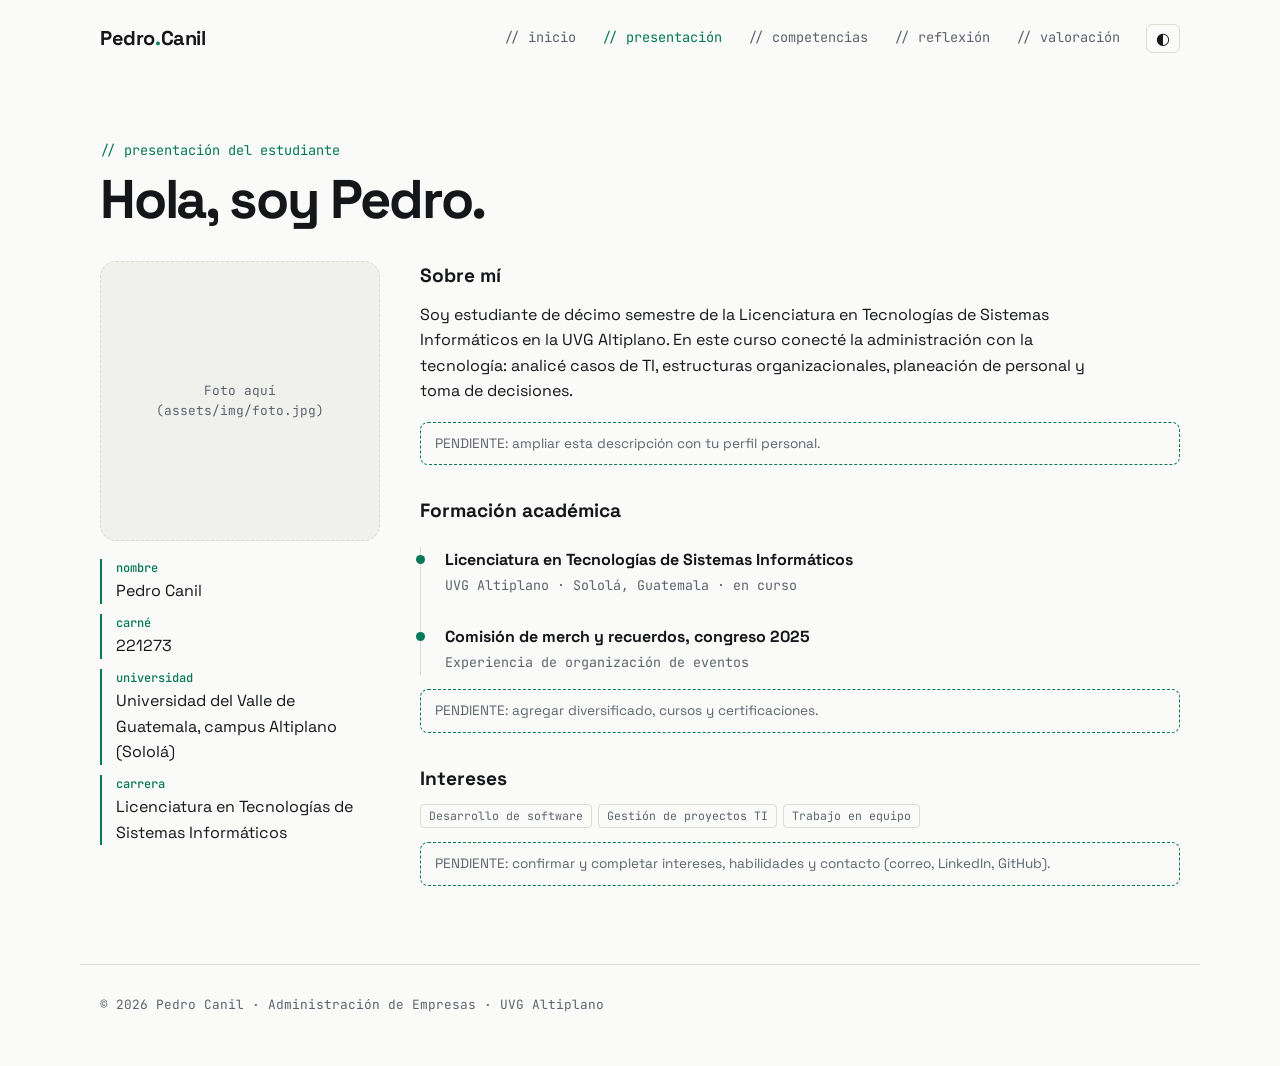
==== presentacion.html @ 68f4840e "Portafolio de evidencias de Administración de Empresas" ====
<!doctype html>
<html lang="es">
<head>
<meta charset="utf-8">
<meta name="viewport" content="width=device-width, initial-scale=1">
<title>Presentación · Portafolio de Pedro Canil</title>
<meta name="description" content="Portafolio de evidencias del curso Administración de Empresas, UVG Altiplano.">
<link rel="preconnect" href="https://fonts.googleapis.com">
<link rel="preconnect" href="https://fonts.gstatic.com" crossorigin>
<link href="https://fonts.googleapis.com/css2?family=JetBrains+Mono:wght@400;500&family=Space+Grotesk:wght@400;500;700&display=swap" rel="stylesheet">
<link rel="stylesheet" href="assets/css/style.css">
</head>
<body>
<header id="site-header"></header>
<main>
<section>
  <p class="eyebrow">// presentación del estudiante</p>
  <h1 style="font-size:clamp(2rem,6vw,3.4rem)">Hola, soy Pedro.</h1>
  <div class="two" style="margin-top:34px">
    <div>
      <div class="photo" id="foto">Foto aquí<br>(assets/img/foto.jpg)</div>
      <ul class="facts">
        <li><b>nombre</b>Pedro Canil</li>
        <li><b>carné</b>221273</li>
        <li><b>universidad</b>Universidad del Valle de Guatemala, campus Altiplano (Sololá)</li>
        <li><b>carrera</b>Licenciatura en Tecnologías de Sistemas Informáticos</li>
      </ul>
    </div>
    <div class="prose">
      <h3 style="margin-top:0">Sobre mí</h3>
      <p>Soy estudiante de décimo semestre de la Licenciatura en Tecnologías de Sistemas Informáticos en la UVG Altiplano. En este curso conecté la administración con la tecnología: analicé casos de TI, estructuras organizacionales, planeación de personal y toma de decisiones.</p>
      <div class="todo">PENDIENTE: ampliar esta descripción con tu perfil personal.</div>
      <h3>Formación académica</h3>
      <div class="timeline">
        <div class="item"><h4>Licenciatura en Tecnologías de Sistemas Informáticos</h4><small>UVG Altiplano · Sololá, Guatemala · en curso</small></div>
        <div class="item"><h4>Comisión de merch y recuerdos, congreso 2025</h4><small>Experiencia de organización de eventos</small></div>
      </div>
      <div class="todo">PENDIENTE: agregar diversificado, cursos y certificaciones.</div>
      <h3>Intereses</h3>
      <div class="tags"><span>Desarrollo de software</span><span>Gestión de proyectos TI</span><span>Trabajo en equipo</span></div>
      <div class="todo">PENDIENTE: confirmar y completar intereses, habilidades y contacto (correo, LinkedIn, GitHub).</div>
    </div>
  </div>
</section>
</main>
<footer id="site-footer"></footer>
<script src="assets/js/data.js"></script>
<script src="assets/js/main.js"></script>
</body>
</html>
---- assets/css/style.css ----
:root {
  --bg: #0c0d0f; --bg2: #14161a; --fg: #eceef1; --muted: #8b919c; --line: #23262d;
  --accent: #6ee7b7; --accent-fg: #06251a;
  --sans: "Space Grotesk", system-ui, sans-serif; --mono: "JetBrains Mono", ui-monospace, monospace;
}
@media (prefers-color-scheme: light) {
  :root:not([data-theme="dark"]) {
    --bg: #fafaf8; --bg2: #f0f0ec; --fg: #14161a; --muted: #5d636e; --line: #dcdcd5;
    --accent: #047857; --accent-fg: #fff;
  }
}
:root[data-theme="light"] {
  --bg: #fafaf8; --bg2: #f0f0ec; --fg: #14161a; --muted: #5d636e; --line: #dcdcd5;
  --accent: #047857; --accent-fg: #fff;
}
* { box-sizing: border-box; margin: 0; }
html { scroll-behavior: smooth; }
body { background: var(--bg); color: var(--fg); font-family: var(--sans); line-height: 1.6; }
a { color: inherit; text-decoration: none; }
main, header, footer { max-width: 1120px; margin: 0 auto; padding-left: 20px; padding-right: 20px; }

/* Header */
header { display: flex; align-items: center; justify-content: space-between; padding-top: 22px; padding-bottom: 22px; position: relative; }
.logo { font-weight: 700; font-size: 1.25rem; letter-spacing: -.02em; }
.logo span { color: var(--accent); }
nav { display: flex; align-items: center; gap: 26px; font-family: var(--mono); font-size: .85rem; }
nav a { color: var(--muted); transition: color .15s; }
nav a:hover, nav a.active { color: var(--accent); }
.theme-btn, .menu-btn { background: none; border: 1px solid var(--line); color: var(--fg); border-radius: 6px; cursor: pointer; padding: 4px 9px; font-size: 1rem; }
.menu-btn { display: none; }

/* Secciones */
section { padding: 64px 0; border-top: 1px solid var(--line); }
section:first-of-type { border-top: 0; }
.eyebrow { font-family: var(--mono); color: var(--accent); font-size: .85rem; margin-bottom: 10px; }
h1 { font-size: clamp(2.6rem, 8vw, 5.2rem); line-height: 1.02; letter-spacing: -.04em; }
h2 { font-size: clamp(1.7rem, 4vw, 2.4rem); letter-spacing: -.03em; margin-bottom: 14px; }
h2::before { content: "// "; color: var(--accent); font-family: var(--mono); font-weight: 400; }
.lead { color: var(--muted); font-size: 1.15rem; max-width: 62ch; margin-top: 18px; }
.hero { padding: 90px 0 70px; }
.hero .sub { font-family: var(--mono); color: var(--muted); margin-top: 20px; }
.btns { display: flex; gap: 12px; margin-top: 30px; flex-wrap: wrap; }
.btn { font-family: var(--mono); font-size: .9rem; padding: 11px 20px; border-radius: 8px; border: 1px solid var(--line); }
.btn.primary { background: var(--accent); color: var(--accent-fg); border-color: var(--accent); font-weight: 600; }
.btn:hover { transform: translateY(-2px); transition: transform .15s; }

/* Competencias (inicio) */
.services { display: grid; grid-template-columns: repeat(auto-fit, minmax(260px, 1fr)); gap: 18px; margin-top: 30px; }
.service { background: var(--bg2); border: 1px solid var(--line); border-radius: 12px; padding: 24px; display: flex; flex-direction: column; gap: 8px; transition: transform .2s, border-color .2s; }
.service:hover { transform: translateY(-4px); border-color: var(--accent); }
.service .num { font-family: var(--mono); color: var(--accent); font-size: .85rem; }
.service h3 { font-size: 1.15rem; line-height: 1.25; }
.service p { color: var(--muted); font-size: .93rem; flex: 1; }
.service .count { font-family: var(--mono); font-size: .8rem; color: var(--accent); }

/* Filtros y tarjetas */
.filters { display: flex; flex-wrap: wrap; gap: 8px; margin: 22px 0 10px; font-family: var(--mono); font-size: .8rem; }
.filters button { background: none; color: var(--muted); border: 1px solid var(--line); border-radius: 999px; padding: 7px 14px; cursor: pointer; }
.filters button sup { color: var(--accent); }
.filters button.active, .filters button:hover { color: var(--fg); border-color: var(--accent); }
#comp-info { color: var(--muted); min-height: 3em; margin-bottom: 22px; }
.grid { display: grid; grid-template-columns: repeat(auto-fill, minmax(300px, 1fr)); gap: 22px; }
.card { background: var(--bg2); border: 1px solid var(--line); border-radius: 12px; overflow: hidden; display: flex; flex-direction: column; transition: transform .2s, border-color .2s; }
.card:hover { transform: translateY(-4px); border-color: var(--accent); }
.thumb { height: 120px; display: flex; flex-direction: column; justify-content: space-between; padding: 16px;
  background: linear-gradient(135deg, color-mix(in srgb, var(--accent) 22%, var(--bg2)), var(--bg2)); font-family: var(--mono); }
.thumb .ext { font-size: 1.8rem; font-weight: 700; color: var(--accent); }
.thumb .tipo { font-size: .75rem; color: var(--muted); text-transform: uppercase; letter-spacing: .08em; }
.card .body { padding: 20px; display: flex; flex-direction: column; gap: 10px; flex: 1; }
.card h3 { font-size: 1.05rem; line-height: 1.3; }
.card p { color: var(--muted); font-size: .9rem; flex: 1; }
.tags { display: flex; flex-wrap: wrap; gap: 6px; }
.tags span { font-family: var(--mono); font-size: .72rem; border: 1px solid var(--line); border-radius: 4px; padding: 2px 8px; color: var(--muted); }
.meta { font-family: var(--mono); font-size: .75rem; color: var(--muted); }
.link { font-family: var(--mono); font-size: .85rem; color: var(--accent); }
.link:hover { text-decoration: underline; }

/* Presentación / texto */
.two { display: grid; grid-template-columns: 280px 1fr; gap: 40px; align-items: start; }
.photo { aspect-ratio: 1; border-radius: 16px; border: 1px dashed var(--line); background: var(--bg2) center/cover; display: grid; place-items: center; color: var(--muted); font-family: var(--mono); font-size: .8rem; text-align: center; padding: 12px; }
.facts { list-style: none; padding: 0; margin-top: 18px; display: grid; gap: 10px; }
.facts li { border-left: 2px solid var(--accent); padding-left: 14px; }
.facts b { display: block; font-family: var(--mono); font-size: .75rem; color: var(--accent); font-weight: 500; }
.prose p { margin-bottom: 1.1em; max-width: 68ch; }
.prose h3 { margin: 1.6em 0 .5em; font-size: 1.2rem; }
.timeline { border-left: 1px solid var(--line); margin-top: 20px; padding-left: 24px; display: grid; gap: 26px; }
.timeline .item { position: relative; }
.timeline .item::before { content: ""; position: absolute; left: -29px; top: 8px; width: 9px; height: 9px; border-radius: 50%; background: var(--accent); }
.timeline h4 { font-size: 1rem; }
.timeline small { font-family: var(--mono); color: var(--muted); }

/* Valoración de pares: baja prioridad visual a propósito */
.pares { display: grid; gap: 14px; margin-top: 22px; }
blockquote { border-left: 2px solid var(--line); padding: 2px 0 2px 16px; color: var(--muted); font-size: .92rem; }
blockquote cite { display: block; font-family: var(--mono); font-size: .75rem; font-style: normal; margin-top: 4px; }

footer { padding-top: 30px; padding-bottom: 50px; border-top: 1px solid var(--line); color: var(--muted); font-family: var(--mono); font-size: .8rem; }
.todo { border: 1px dashed var(--accent); border-radius: 8px; padding: 10px 14px; color: var(--muted); font-size: .85rem; margin: 14px 0; }

@media (max-width: 760px) {
  .menu-btn { display: block; }
  nav { display: none; position: absolute; top: 64px; left: 20px; right: 20px; flex-direction: column; align-items: flex-start; background: var(--bg2); border: 1px solid var(--line); border-radius: 10px; padding: 18px; z-index: 5; }
  header.open nav { display: flex; }
  .two { grid-template-columns: 1fr; }
  .photo { max-width: 240px; }
  .hero { padding: 50px 0; }
}
@media (prefers-reduced-motion: reduce) { * { transition: none !important; scroll-behavior: auto !important; } }
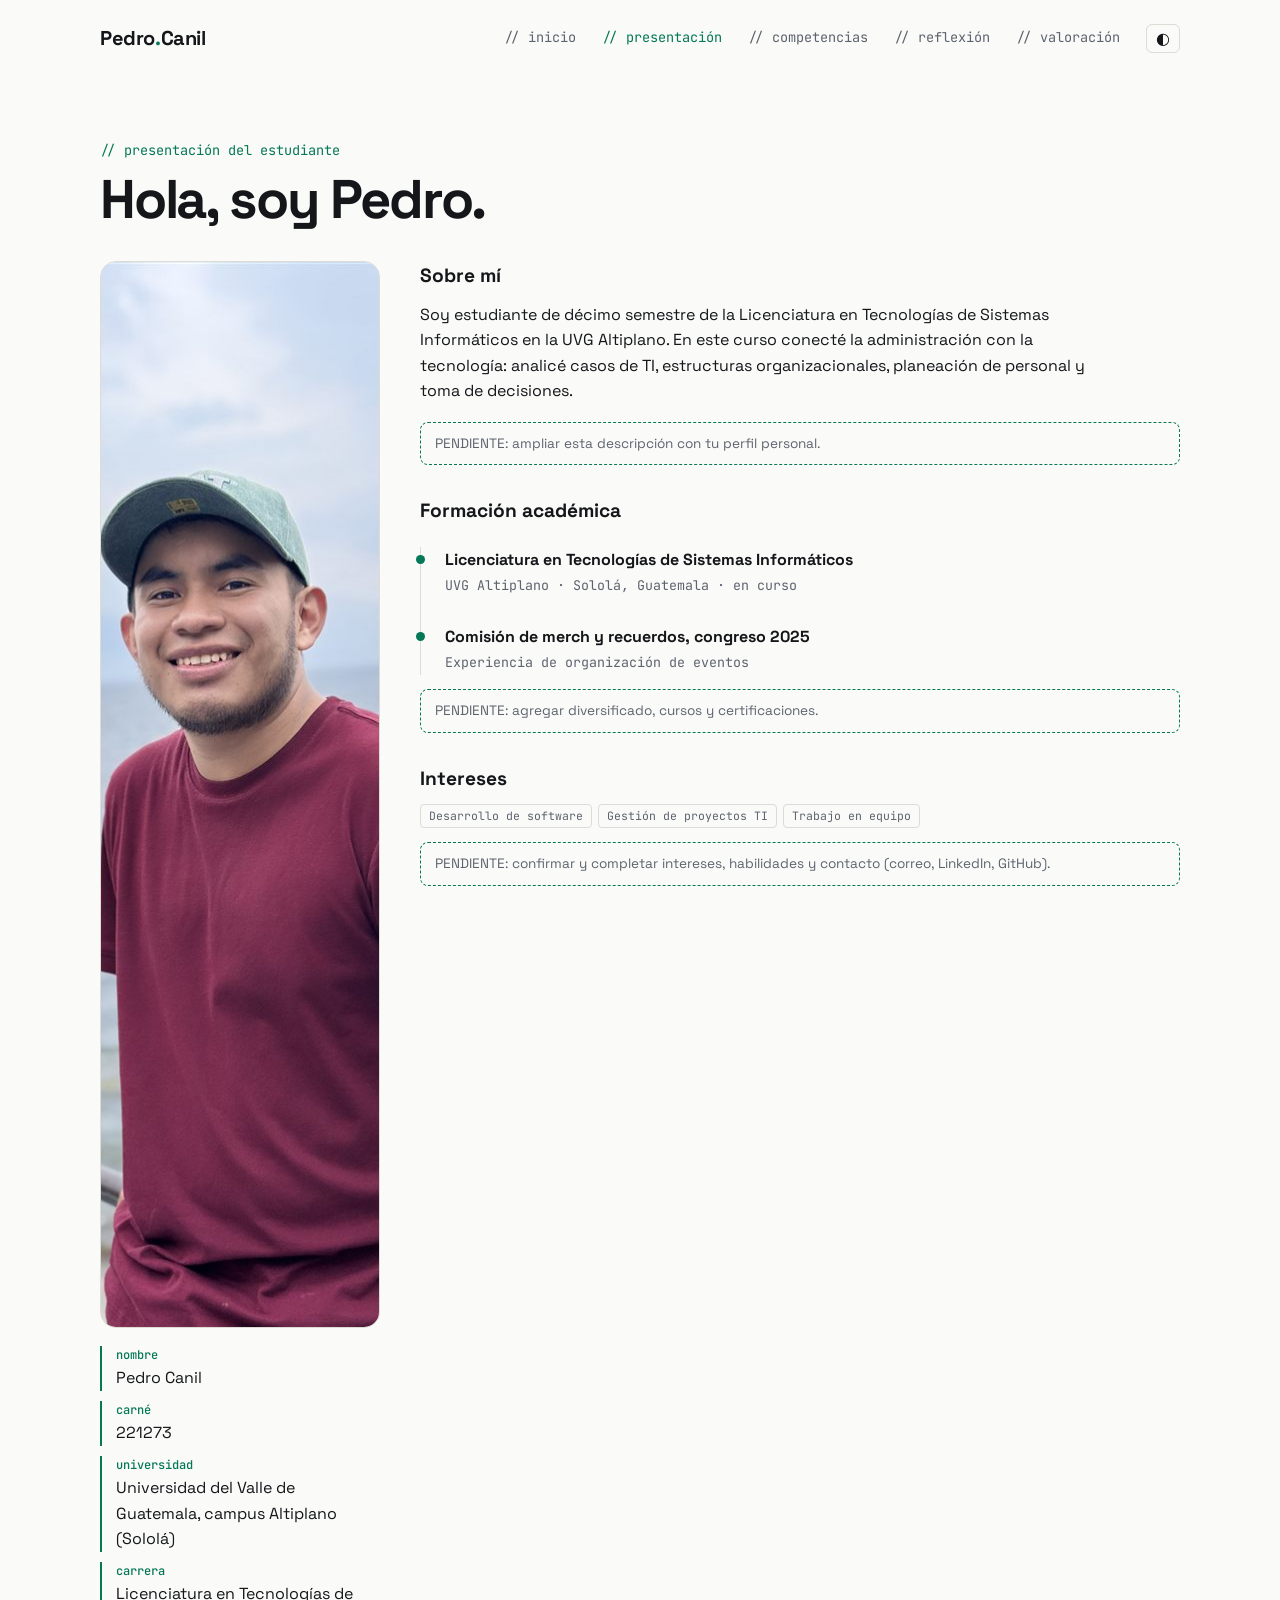
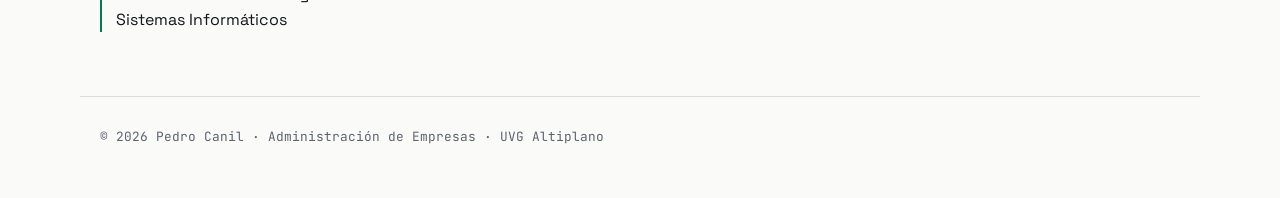
==== commit 31167931: "Agregar foto a la presentación" ====
--- a/presentacion.html
+++ b/presentacion.html
@@ -18,7 +18,7 @@
   <h1 style="font-size:clamp(2rem,6vw,3.4rem)">Hola, soy Pedro.</h1>
   <div class="two" style="margin-top:34px">
     <div>
-      <div class="photo" id="foto">Foto aquí<br>(assets/img/foto.jpg)</div>
+      <img class="photo" src="assets/img/foto.jpg" alt="Foto de Pedro Canil" width="800" height="1067">
       <ul class="facts">
         <li><b>nombre</b>Pedro Canil</li>
         <li><b>carné</b>221273</li>
--- a/assets/css/style.css
+++ b/assets/css/style.css
@@ -77,7 +77,7 @@
 
 /* Presentación / texto */
 .two { display: grid; grid-template-columns: 280px 1fr; gap: 40px; align-items: start; }
-.photo { aspect-ratio: 1; border-radius: 16px; border: 1px dashed var(--line); background: var(--bg2) center/cover; display: grid; place-items: center; color: var(--muted); font-family: var(--mono); font-size: .8rem; text-align: center; padding: 12px; }
+.photo { display: block; width: 100%; aspect-ratio: 1; object-fit: cover; object-position: 50% 28%; border-radius: 16px; border: 1px solid var(--line); background: var(--bg2); }
 .facts { list-style: none; padding: 0; margin-top: 18px; display: grid; gap: 10px; }
 .facts li { border-left: 2px solid var(--accent); padding-left: 14px; }
 .facts b { display: block; font-family: var(--mono); font-size: .75rem; color: var(--accent); font-weight: 500; }
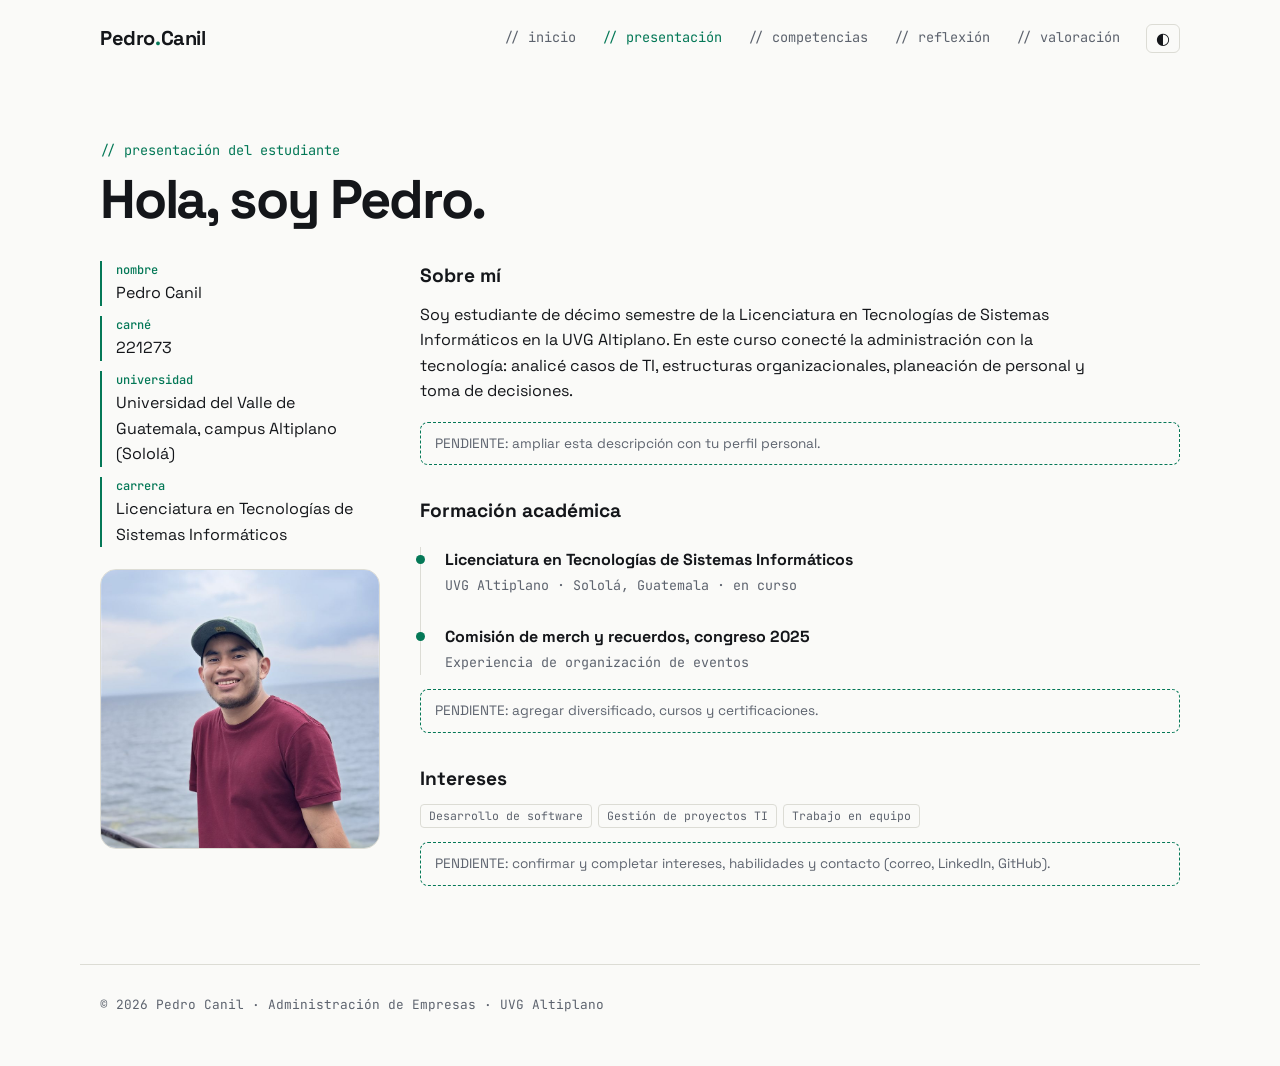
==== commit 23028a1f: "Foto cuadrada y datos personales sobre la foto" ====
--- a/presentacion.html
+++ b/presentacion.html
@@ -18,13 +18,13 @@
   <h1 style="font-size:clamp(2rem,6vw,3.4rem)">Hola, soy Pedro.</h1>
   <div class="two" style="margin-top:34px">
     <div>
-      <img class="photo" src="assets/img/foto.jpg" alt="Foto de Pedro Canil" width="800" height="1067">
       <ul class="facts">
         <li><b>nombre</b>Pedro Canil</li>
         <li><b>carné</b>221273</li>
         <li><b>universidad</b>Universidad del Valle de Guatemala, campus Altiplano (Sololá)</li>
         <li><b>carrera</b>Licenciatura en Tecnologías de Sistemas Informáticos</li>
       </ul>
+      <img class="photo" src="assets/img/foto.jpg" alt="Foto de Pedro Canil" width="800" height="1067">
     </div>
     <div class="prose">
       <h3 style="margin-top:0">Sobre mí</h3>
--- a/assets/css/style.css
+++ b/assets/css/style.css
@@ -77,8 +77,8 @@
 
 /* Presentación / texto */
 .two { display: grid; grid-template-columns: 280px 1fr; gap: 40px; align-items: start; }
-.photo { display: block; width: 100%; aspect-ratio: 1; object-fit: cover; object-position: 50% 28%; border-radius: 16px; border: 1px solid var(--line); background: var(--bg2); }
-.facts { list-style: none; padding: 0; margin-top: 18px; display: grid; gap: 10px; }
+.photo { display: block; width: 100%; height: auto; aspect-ratio: 1; object-fit: cover; object-position: 50% 28%; border-radius: 16px; border: 1px solid var(--line); background: var(--bg2); }
+.facts { list-style: none; padding: 0; margin: 0 0 22px; display: grid; gap: 10px; }
 .facts li { border-left: 2px solid var(--accent); padding-left: 14px; }
 .facts b { display: block; font-family: var(--mono); font-size: .75rem; color: var(--accent); font-weight: 500; }
 .prose p { margin-bottom: 1.1em; max-width: 68ch; }
@@ -102,7 +102,7 @@
   nav { display: none; position: absolute; top: 64px; left: 20px; right: 20px; flex-direction: column; align-items: flex-start; background: var(--bg2); border: 1px solid var(--line); border-radius: 10px; padding: 18px; z-index: 5; }
   header.open nav { display: flex; }
   .two { grid-template-columns: 1fr; }
-  .photo { max-width: 240px; }
+  .photo { max-width: 280px; }
   .hero { padding: 50px 0; }
 }
 @media (prefers-reduced-motion: reduce) { * { transition: none !important; scroll-behavior: auto !important; } }
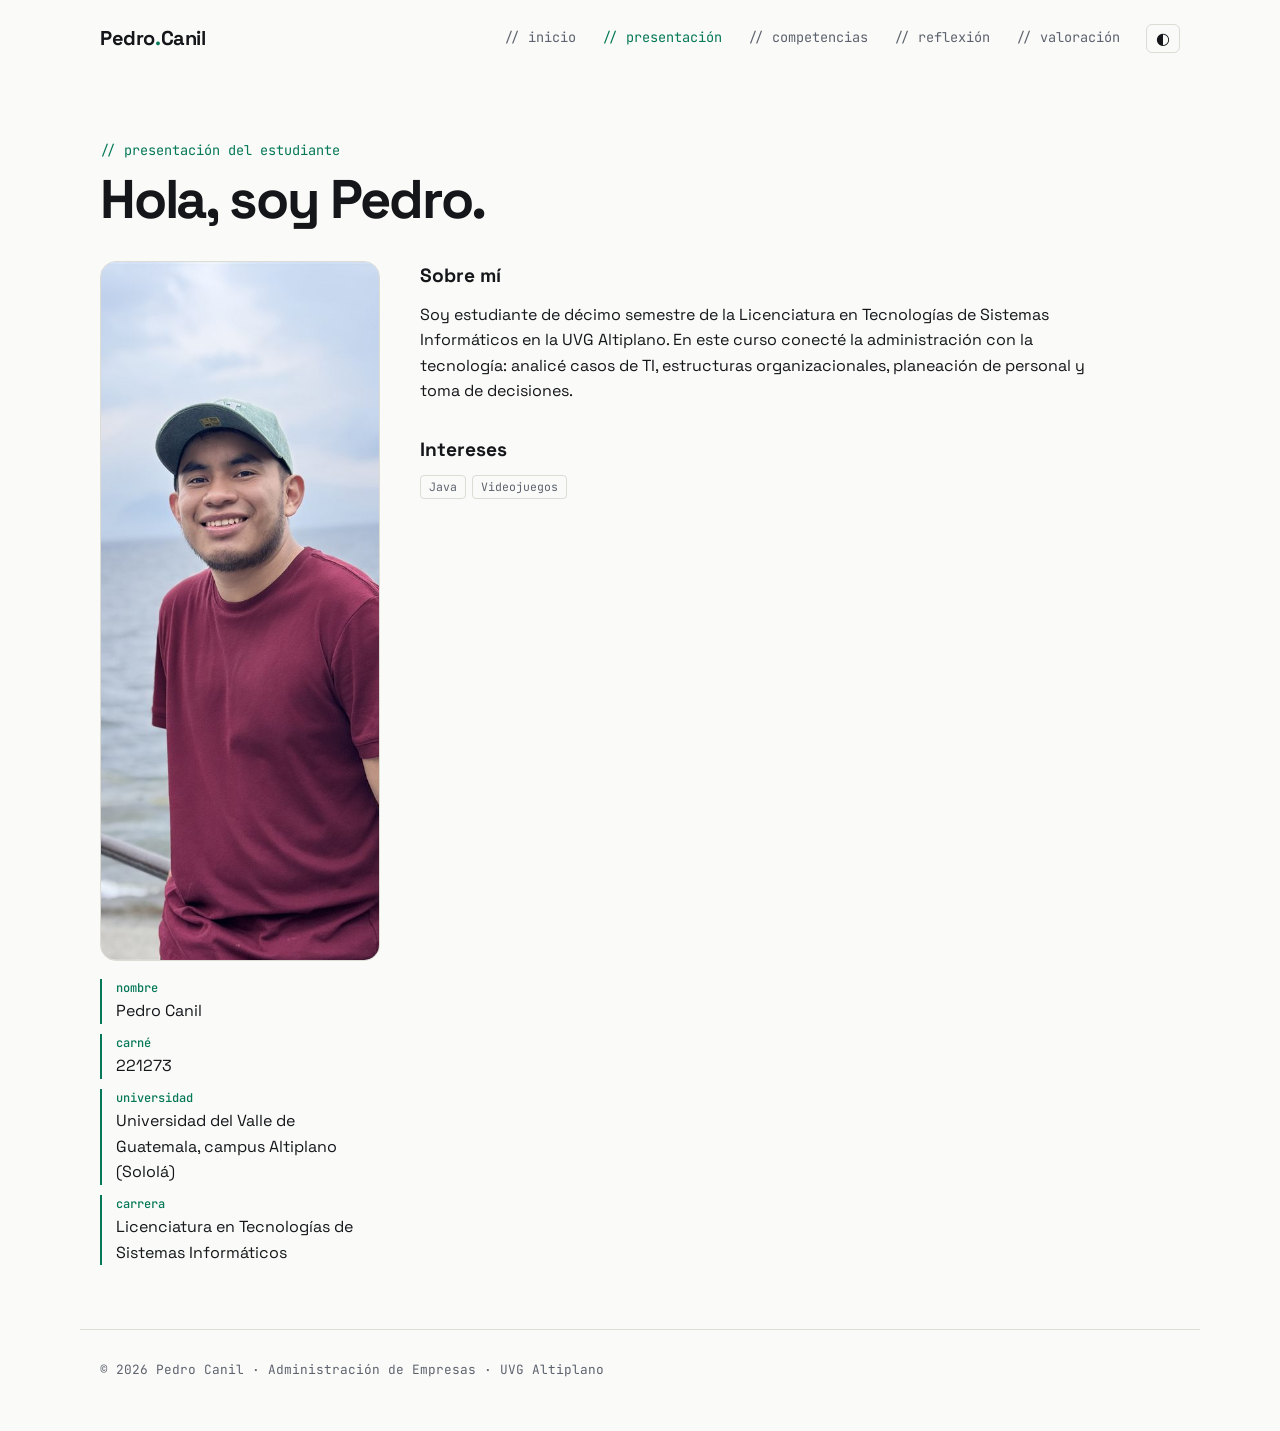
==== commit 011fd61e: "Presentación: foto vertical más corta, datos debajo, sin formación ni pendientes" ====
--- a/presentacion.html
+++ b/presentacion.html
@@ -18,27 +18,19 @@
   <h1 style="font-size:clamp(2rem,6vw,3.4rem)">Hola, soy Pedro.</h1>
   <div class="two" style="margin-top:34px">
     <div>
+      <img class="photo" src="assets/img/foto.jpg" alt="Foto de Pedro Canil" width="800" height="1067">
       <ul class="facts">
         <li><b>nombre</b>Pedro Canil</li>
         <li><b>carné</b>221273</li>
         <li><b>universidad</b>Universidad del Valle de Guatemala, campus Altiplano (Sololá)</li>
         <li><b>carrera</b>Licenciatura en Tecnologías de Sistemas Informáticos</li>
       </ul>
-      <img class="photo" src="assets/img/foto.jpg" alt="Foto de Pedro Canil" width="800" height="1067">
     </div>
     <div class="prose">
       <h3 style="margin-top:0">Sobre mí</h3>
       <p>Soy estudiante de décimo semestre de la Licenciatura en Tecnologías de Sistemas Informáticos en la UVG Altiplano. En este curso conecté la administración con la tecnología: analicé casos de TI, estructuras organizacionales, planeación de personal y toma de decisiones.</p>
-      <div class="todo">PENDIENTE: ampliar esta descripción con tu perfil personal.</div>
-      <h3>Formación académica</h3>
-      <div class="timeline">
-        <div class="item"><h4>Licenciatura en Tecnologías de Sistemas Informáticos</h4><small>UVG Altiplano · Sololá, Guatemala · en curso</small></div>
-        <div class="item"><h4>Comisión de merch y recuerdos, congreso 2025</h4><small>Experiencia de organización de eventos</small></div>
-      </div>
-      <div class="todo">PENDIENTE: agregar diversificado, cursos y certificaciones.</div>
       <h3>Intereses</h3>
-      <div class="tags"><span>Desarrollo de software</span><span>Gestión de proyectos TI</span><span>Trabajo en equipo</span></div>
-      <div class="todo">PENDIENTE: confirmar y completar intereses, habilidades y contacto (correo, LinkedIn, GitHub).</div>
+      <div class="tags"><span>Java</span><span>Videojuegos</span></div>
     </div>
   </div>
 </section>
--- a/assets/css/style.css
+++ b/assets/css/style.css
@@ -77,8 +77,8 @@
 
 /* Presentación / texto */
 .two { display: grid; grid-template-columns: 280px 1fr; gap: 40px; align-items: start; }
-.photo { display: block; width: 100%; height: auto; aspect-ratio: 1; object-fit: cover; object-position: 50% 28%; border-radius: 16px; border: 1px solid var(--line); background: var(--bg2); }
-.facts { list-style: none; padding: 0; margin: 0 0 22px; display: grid; gap: 10px; }
+.photo { display: block; width: 100%; height: auto; aspect-ratio: 2 / 5; object-fit: cover; object-position: 47% 25%; border-radius: 16px; border: 1px solid var(--line); background: var(--bg2); }
+.facts { list-style: none; padding: 0; margin: 18px 0 0; display: grid; gap: 10px; }
 .facts li { border-left: 2px solid var(--accent); padding-left: 14px; }
 .facts b { display: block; font-family: var(--mono); font-size: .75rem; color: var(--accent); font-weight: 500; }
 .prose p { margin-bottom: 1.1em; max-width: 68ch; }
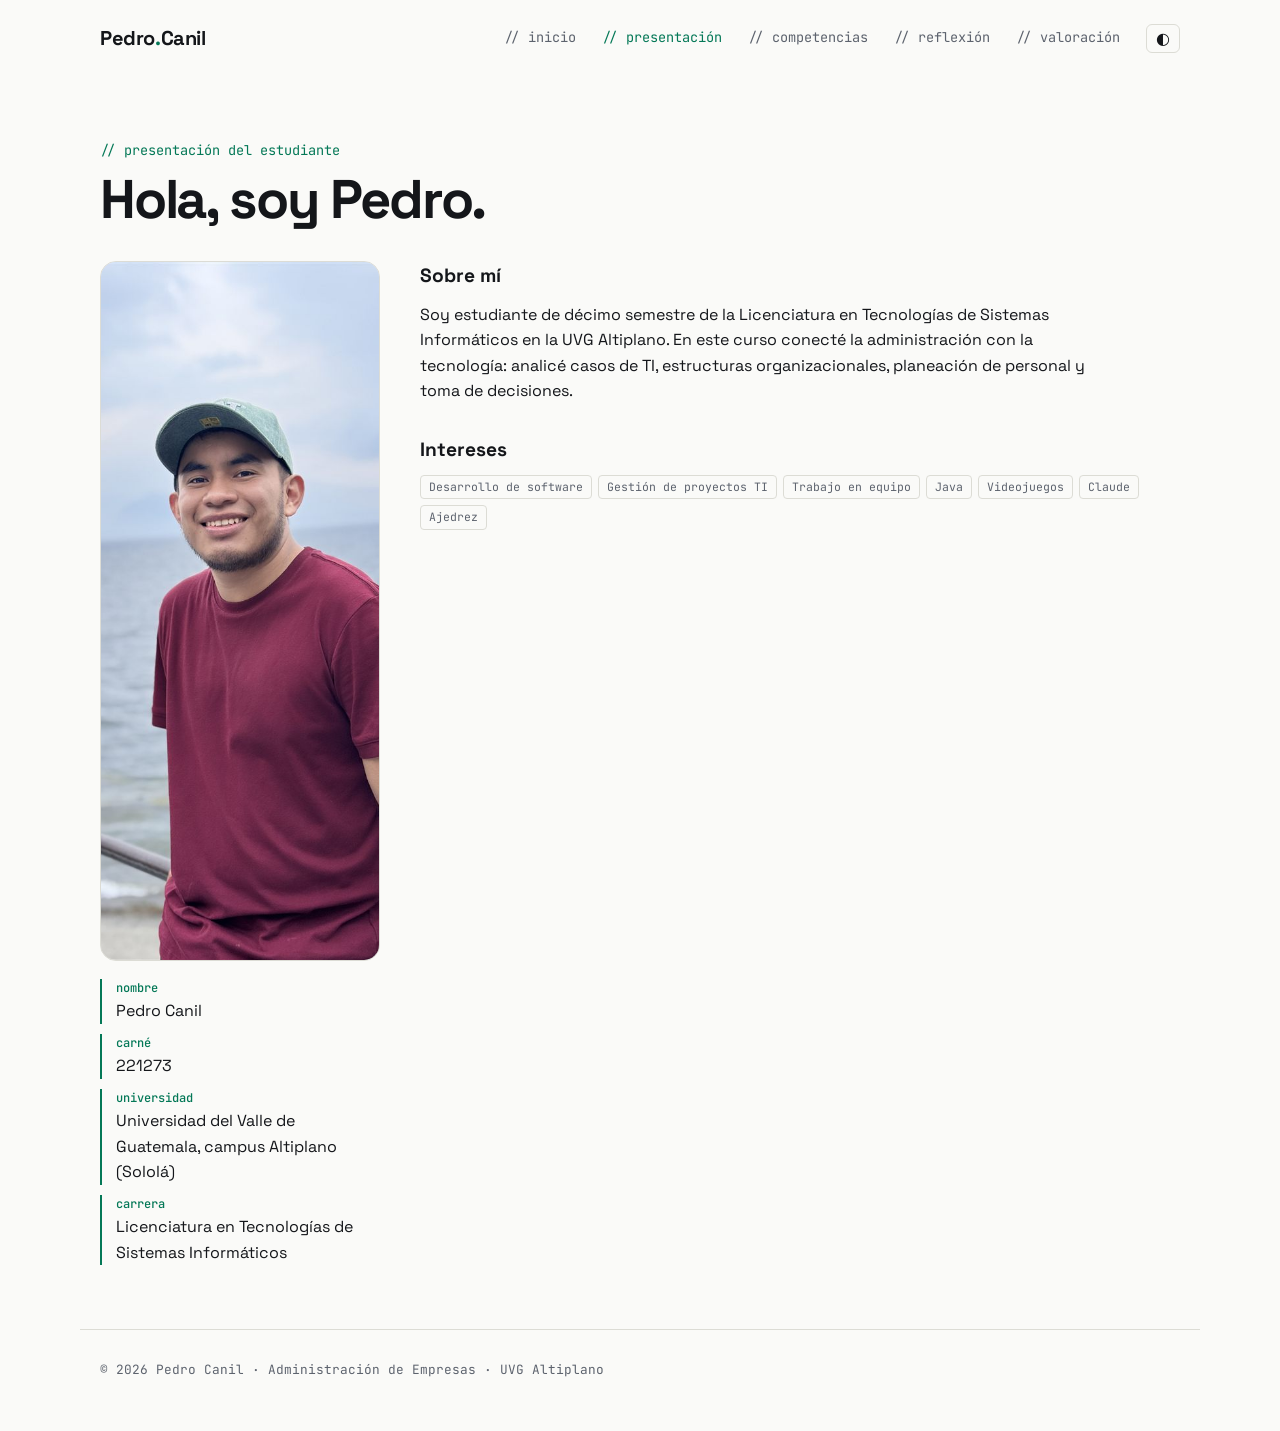
==== commit 9cb426af: "Ampliar intereses" ====
--- a/presentacion.html
+++ b/presentacion.html
@@ -30,7 +30,7 @@
       <h3 style="margin-top:0">Sobre mí</h3>
       <p>Soy estudiante de décimo semestre de la Licenciatura en Tecnologías de Sistemas Informáticos en la UVG Altiplano. En este curso conecté la administración con la tecnología: analicé casos de TI, estructuras organizacionales, planeación de personal y toma de decisiones.</p>
       <h3>Intereses</h3>
-      <div class="tags"><span>Java</span><span>Videojuegos</span></div>
+      <div class="tags"><span>Desarrollo de software</span><span>Gestión de proyectos TI</span><span>Trabajo en equipo</span><span>Java</span><span>Videojuegos</span><span>Claude</span><span>Ajedrez</span></div>
     </div>
   </div>
 </section>
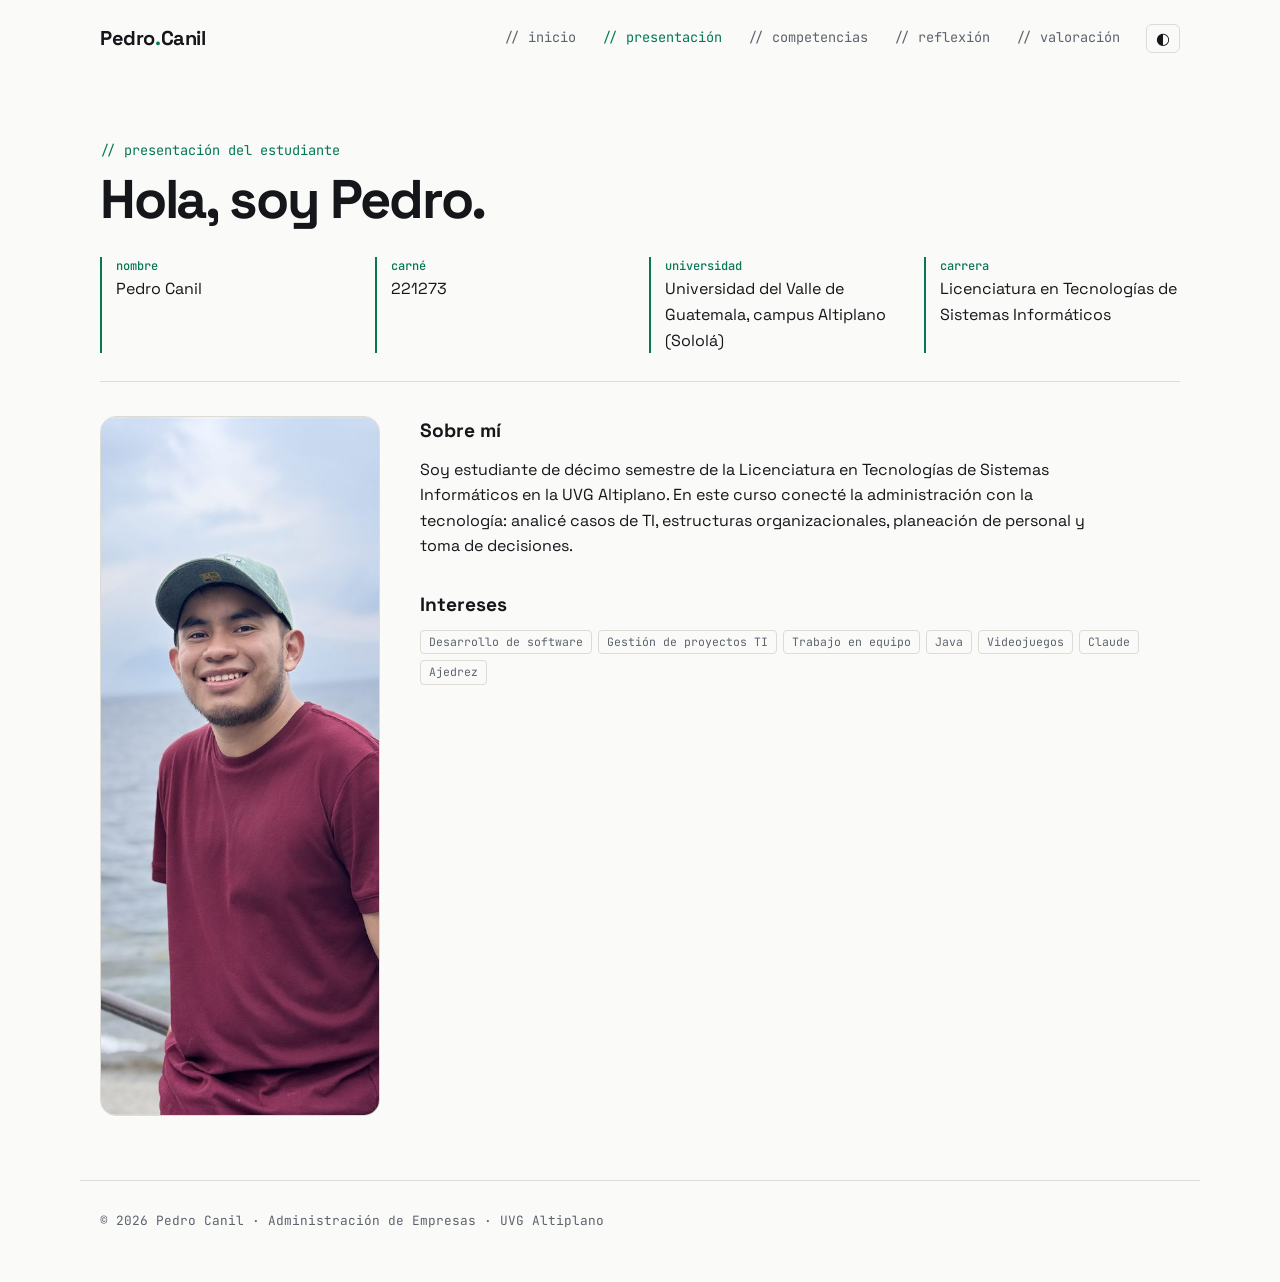
==== commit 86e03d38: "Presentación: datos en fila horizontal sobre foto y texto" ====
--- a/presentacion.html
+++ b/presentacion.html
@@ -16,15 +16,15 @@
 <section>
   <p class="eyebrow">// presentación del estudiante</p>
   <h1 style="font-size:clamp(2rem,6vw,3.4rem)">Hola, soy Pedro.</h1>
+    <ul class="facts">
+      <li><b>nombre</b>Pedro Canil</li>
+      <li><b>carné</b>221273</li>
+      <li><b>universidad</b>Universidad del Valle de Guatemala, campus Altiplano (Sololá)</li>
+      <li><b>carrera</b>Licenciatura en Tecnologías de Sistemas Informáticos</li>
+    </ul>
   <div class="two" style="margin-top:34px">
     <div>
       <img class="photo" src="assets/img/foto.jpg" alt="Foto de Pedro Canil" width="800" height="1067">
-      <ul class="facts">
-        <li><b>nombre</b>Pedro Canil</li>
-        <li><b>carné</b>221273</li>
-        <li><b>universidad</b>Universidad del Valle de Guatemala, campus Altiplano (Sololá)</li>
-        <li><b>carrera</b>Licenciatura en Tecnologías de Sistemas Informáticos</li>
-      </ul>
     </div>
     <div class="prose">
       <h3 style="margin-top:0">Sobre mí</h3>
--- a/assets/css/style.css
+++ b/assets/css/style.css
@@ -78,7 +78,7 @@
 /* Presentación / texto */
 .two { display: grid; grid-template-columns: 280px 1fr; gap: 40px; align-items: start; }
 .photo { display: block; width: 100%; height: auto; aspect-ratio: 2 / 5; object-fit: cover; object-position: 47% 25%; border-radius: 16px; border: 1px solid var(--line); background: var(--bg2); }
-.facts { list-style: none; padding: 0; margin: 18px 0 0; display: grid; gap: 10px; }
+.facts { list-style: none; padding: 0; margin: 30px 0 0; display: grid; grid-template-columns: repeat(auto-fit, minmax(190px, 1fr)); gap: 18px; padding-bottom: 28px; border-bottom: 1px solid var(--line); }
 .facts li { border-left: 2px solid var(--accent); padding-left: 14px; }
 .facts b { display: block; font-family: var(--mono); font-size: .75rem; color: var(--accent); font-weight: 500; }
 .prose p { margin-bottom: 1.1em; max-width: 68ch; }
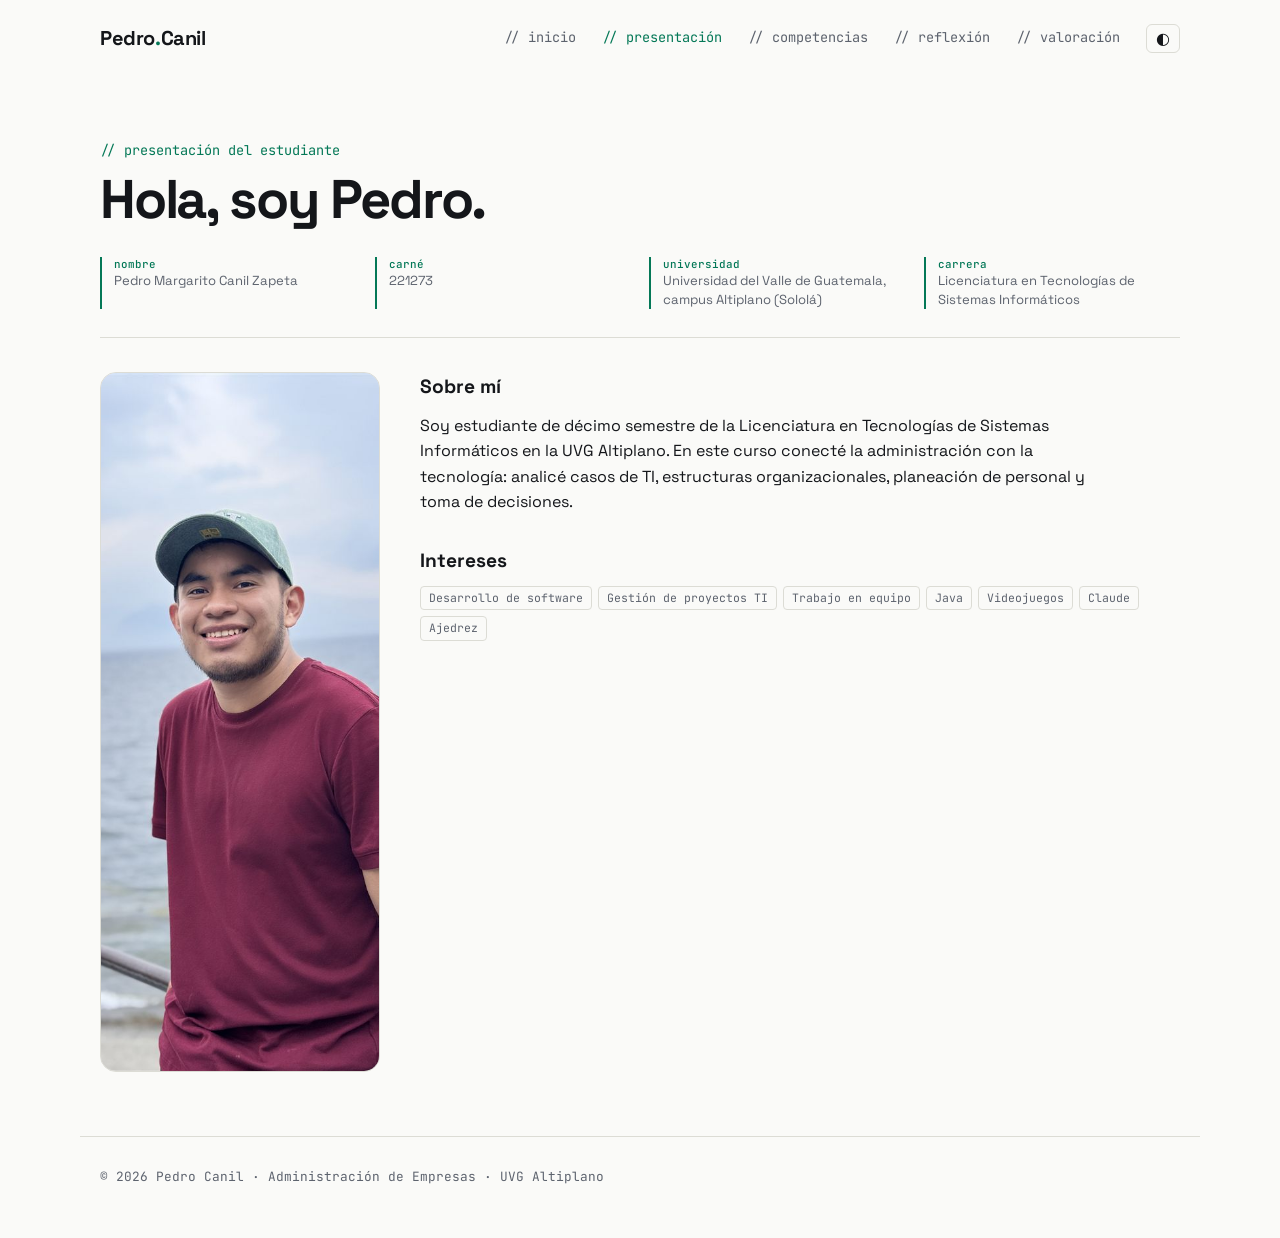
==== commit 5ff97753: "Nombre completo y datos más discretos" ====
--- a/presentacion.html
+++ b/presentacion.html
@@ -17,7 +17,7 @@
   <p class="eyebrow">// presentación del estudiante</p>
   <h1 style="font-size:clamp(2rem,6vw,3.4rem)">Hola, soy Pedro.</h1>
     <ul class="facts">
-      <li><b>nombre</b>Pedro Canil</li>
+      <li><b>nombre</b>Pedro Margarito Canil Zapeta</li>
       <li><b>carné</b>221273</li>
       <li><b>universidad</b>Universidad del Valle de Guatemala, campus Altiplano (Sololá)</li>
       <li><b>carrera</b>Licenciatura en Tecnologías de Sistemas Informáticos</li>
--- a/assets/css/style.css
+++ b/assets/css/style.css
@@ -79,8 +79,8 @@
 .two { display: grid; grid-template-columns: 280px 1fr; gap: 40px; align-items: start; }
 .photo { display: block; width: 100%; height: auto; aspect-ratio: 2 / 5; object-fit: cover; object-position: 47% 25%; border-radius: 16px; border: 1px solid var(--line); background: var(--bg2); }
 .facts { list-style: none; padding: 0; margin: 30px 0 0; display: grid; grid-template-columns: repeat(auto-fit, minmax(190px, 1fr)); gap: 18px; padding-bottom: 28px; border-bottom: 1px solid var(--line); }
-.facts li { border-left: 2px solid var(--accent); padding-left: 14px; }
-.facts b { display: block; font-family: var(--mono); font-size: .75rem; color: var(--accent); font-weight: 500; }
+.facts li { border-left: 2px solid var(--accent); padding-left: 12px; font-size: .82rem; line-height: 1.4; color: var(--muted); }
+.facts b { display: block; font-family: var(--mono); font-size: .68rem; color: var(--accent); font-weight: 500; }
 .prose p { margin-bottom: 1.1em; max-width: 68ch; }
 .prose h3 { margin: 1.6em 0 .5em; font-size: 1.2rem; }
 .timeline { border-left: 1px solid var(--line); margin-top: 20px; padding-left: 24px; display: grid; gap: 26px; }
